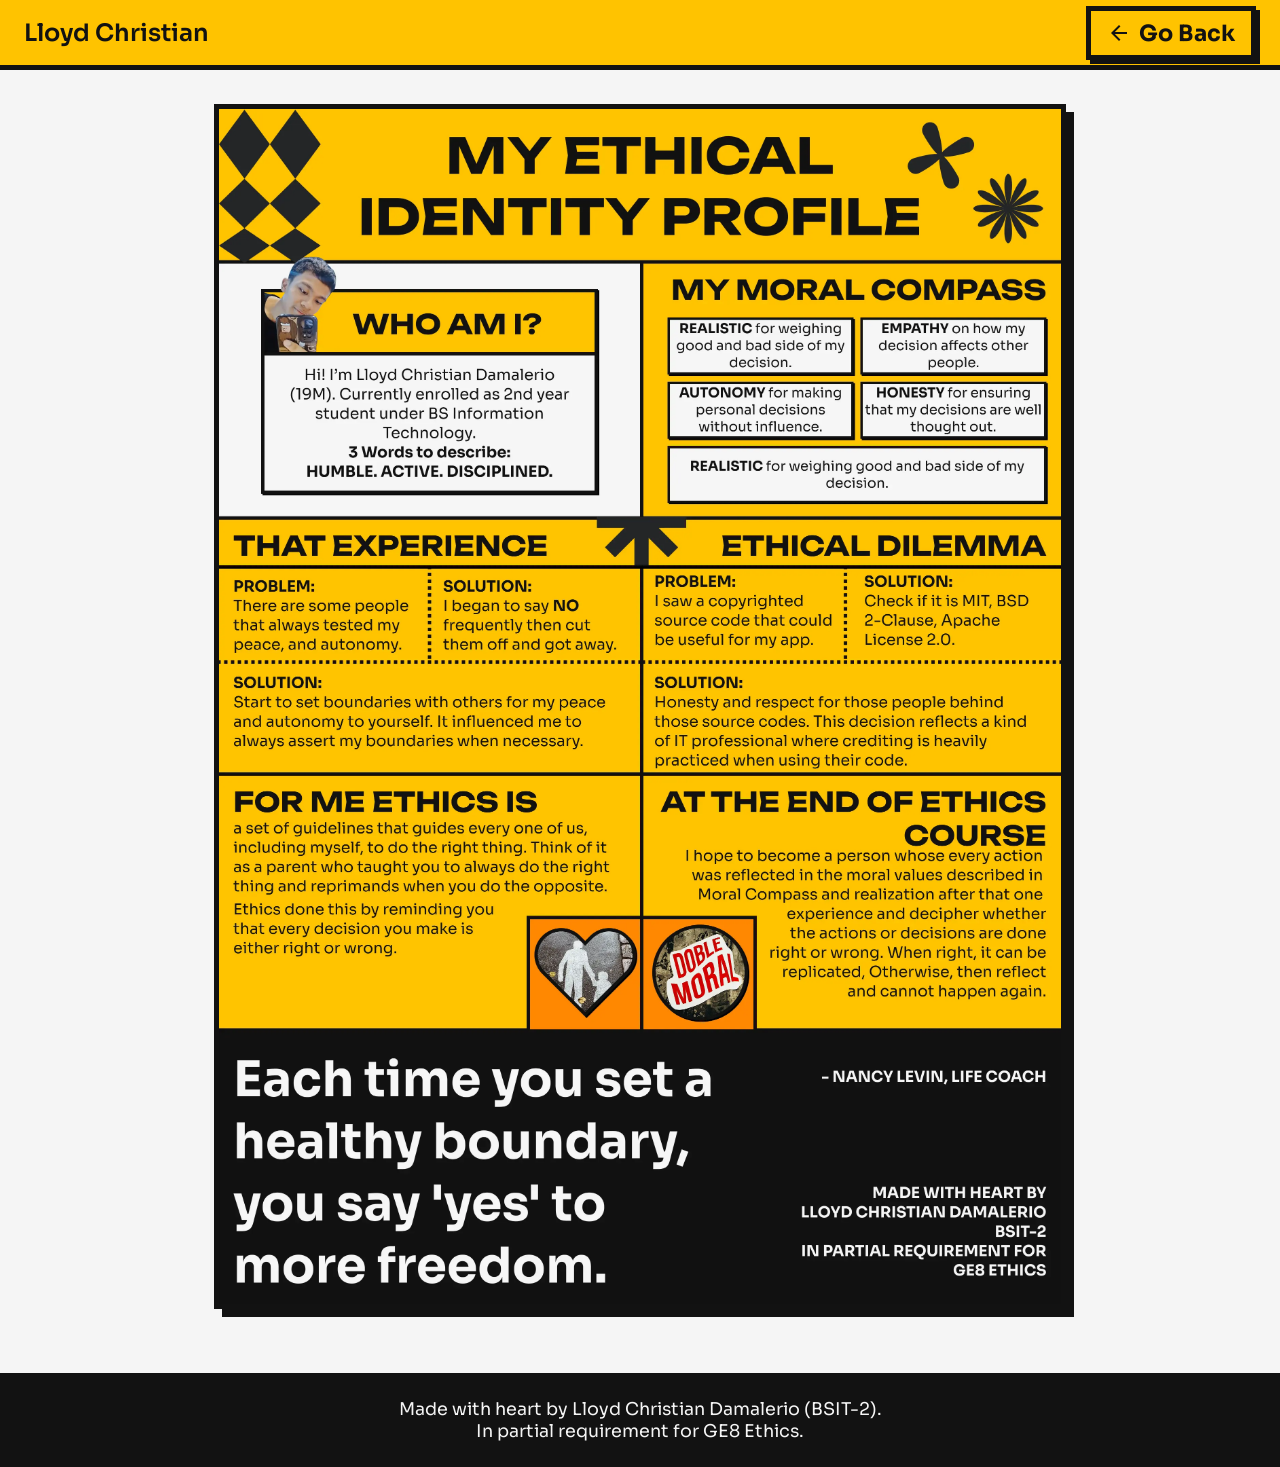
==== infographic.html @ 6dfbb614 "Flavicon fix (will be?)" ====
<!DOCTYPE html>
<html lang="en">

<head>
    <meta charset="UTF-8">
    <meta name="viewport" content="width=device-width, initial-scale=1.0">
    <title>Ethical Identity Profile (Infographic) | Lloyd Christian Damalerio</title>
    <meta name="robots" content="noindex"> <!-- DELETE LATER ONCE FINALIZED -->
    <meta name="description"
        content="Explore my ethical self reflecting in various section such as experiences, dilemma, moral compass and more. In partial requirement for the subject GE8 Ethics.">
    <meta property="og:title" content="Ethical Identity Profile | Lloyd Christian Damalerio">
    <meta property="og:description" content="Discover my ethical self, in partial requirement for GE8 ethics.">
    <meta property="og:type" content="website">
    <meta name="og:image" content="images/preview-thumbnail.png">
    <meta property="twitter:title" content="Ethical Identity Profile | Lloyd Christian Damalerio">
    <meta property="twitter:description" content="Discover my ethical self, in partial requirement for GE8 ethics.">
    <meta name="twitter:card" content="summary_large_image">
    <meta name="twitter:image" content="images/preview-thumbnail.png">
    <!-- <link rel="canonical" href="https://..."> FILL THIS ONE LATER ON-->
    <link rel="icon" type="image/png" href="images/favicon-16x16.png" sizes="16x16">
    <link rel="icon" type="image/png" href="images/favicon-32x32.png" sizes="32x32">
    <link rel="preconnect" href="https://fonts.googleapis.com">
    <link rel="preconnect" href="https://fonts.gstatic.com" crossorigin>
    <link
        href="https://fonts.googleapis.com/css2?family=Sora:wght@100..800&family=Unbounded:wght@200..900&family=Material+Symbols+Outlined:opsz,wght,FILL,GRAD@20..48,100..700,0..1,-50..200&display=swap"
        rel="stylesheet">
    <link rel="stylesheet" href="style-3.css">
    <style>
        .viewer-body {
            background-color: var(--background);
            margin: 0;
            padding: 0;
            display: flex;
            flex-direction: column;
            min-height: 100vh;
        }

        header,
        main,
        footer {
            width: 100%;
        }

        .navbar {
            display: flex;
            justify-content: space-between;
            align-items: center;
            width: 100%;
            box-sizing: border-box;
        }

        .back-btn {
            display: inline-flex;
            align-items: center;
            gap: 8px;
            padding: 8px 16px;
            background-color: var(--yellow);
            color: var(--black);
            font-weight: bold;
            text-decoration: none;
            font-family: 'Sora';
            border: 5px solid var(--black);
            box-shadow: 4px 4px 0px var(--black);
            transition: transform 0.1s ease;
        }

        .back-btn:active {
            transform: translate(4px, 4px);
            box-shadow: 0px 0px 0px var(--black);
        }

        main {
            width: 100%;
            margin-top: 80px;
        }

        .infographic-container {
            width: 100%;
            max-width: 900px;
            margin: 0 auto 40px auto;
            padding: 24px;
            box-sizing: border-box;
        }

        .infographic-container img {
            width: 100%;
            height: auto;
            display: block;
            border: 5px solid var(--black);
            box-shadow: 8px 8px 0px var(--black);
        }
    </style>
</head>

<body class="viewer-body">
    <header>
        <nav class="navbar">
            <div class="logo">Lloyd Christian</div>
            <a href="index.html#who-am-i" class="back-btn"><span class="material-symbols-outlined">arrow_back</span>Go
                Back</a>
        </nav>
    </header>

    <main>
        <div class="infographic-container">
            <img src="images/infographic-version.webp" alt="Detailed Infographic Display">
        </div>
    </main>

    <footer class="main-footer">
        <p>Made with heart by Lloyd Christian Damalerio (BSIT-2).<br>In partial requirement for GE8 Ethics.</p>
    </footer>

    <script src="script.js"></script>
</body>

</html>
---- style-3.css ----
:root {
    /* LIGHT MODE */
    --background: #f5f5f5;
    --yellow: #FFC300;
    --black: #121212;
    --orange: #FF8800;

    /* HEADING 1 */
    --heading-font: "Unbounded";
    --heading1-size: clamp(3rem, 5.5vw, 6rem);
    --heading2-size: clamp(2rem, 3.5vw + 1rem, 4rem);

    /* NORMAL TEXT */
    --text-font: "Sora";
    --text-weight: 500;
    --text-size: clamp(1.125rem, 0.5vw + 1rem, 1.625rem);


    --inline-padding: clamp(1rem, 4vw, 5rem);
    --max-content-width: 1200px;
    --box-shadow: 4px 4px 0 0 var(--black);
}

/* === DEFAULT STYLES === */
* {
    margin: 0;
    padding: 0;
    box-sizing: border-box;
}

body {
    font-family: var(--text-font), sans-serif;
    color: var(--black);
    font-optical-sizing: auto;
    font-weight: var(--text-weight);
    font-style: normal;
    font-size: var(--text-size);
}

a {
    color: inherit;
    text-decoration: none;
}

h2 {
    font-family: var(--heading-font), sans-serif;
    font-weight: 700;
    font-size: var(--heading2-size);
    margin: 10px 0px;
}

/* === REUSABLE COMPONENTS === */
.action-btn {
    display: inline-flex;
    align-items: center;
    gap: 8px;
    font-weight: 700;
    font-size: 1.1rem;
    padding: 14px 28px;
    border: 4px solid var(--black);
    cursor: pointer;
    transition: transform 0.1s ease, box-shadow 0.1s ease;
}

.btn-yellow {
    background-color: var(--yellow);
    box-shadow: var(--box-shadow);
}

.btn-white {
    background-color: var(--background);
    box-shadow: var(--box-shadow);
}

.action-btn:hover {
    transform: translate(-2px, -2px);
    box-shadow: 6px 6px 0px 0px var(--black);
}

.action-btn:active {
    transform: translate(2px, 2px);
    box-shadow: 2px 2px 0px 0px var(--black);
}

/* === GLOBAL LAYOUTS === */
.section-wrapper {
    width: 100%;
    border-bottom: 5px solid black;
}

.content-container {
    width: 100%;
    max-width: 1200px;
    margin: 0 auto;
    padding: 0px 24px;
}

.gridline-background {
    background-image: 
        linear-gradient(to right, rgba(18, 18, 18, 0.18) 1px, transparent 1px),
        linear-gradient(to bottom, rgba(18, 18, 18, 0.18) 1px, transparent 1px);
    background-size: 40px 40px;
    background-position: calc(50% - 0.5px) top; 
}

.full-viewport-section {
    width: 100%;
    min-height: 100svh;
    display: flex;
    flex-direction: column;
    justify-content: center;
    align-items: center;
}

#conclusion .mondrian-border-wrapper {
    width: 100%;
}

#conclusion .footer-actions {
    padding: 30px 24px; 
}

/* === NAVIGATION BAR === */
.navbar {
    position: fixed;
    top: 0;
    left: 0;
    width: 100%;
    height: 70px;
    background-color: var(--yellow);
    border-bottom: 5px solid var(--black);
    display: flex;
    justify-content: space-between;
    align-items: center;
    padding: 0 24px;
    z-index: 100;
    transition: transform 0.3s ease;
}

.navbar.hidden {
    transform: translateY(-100%);
}

.logo {
    font-size: 24px;
    font-weight: 600;
}

.menu-toggle {
    background: none;
    border: none;
    cursor: pointer;
    position: relative;
    width: 40px;
    height: 40px;
    display: flex;
    align-items: center;
    justify-content: center;
    z-index: 101;
}

.menu-toggle .material-symbols-outlined {
    position: absolute;
    font-size: 32px;
    transition: transform 0.4s cubic-bezier(0.4, 0, 0.2, 1), opacity 0.3s ease;
}

.menu-toggle .menu-icon {
    opacity: 1;
    transform: rotate(0deg);
}

.menu-toggle .close-icon {
    opacity: 0;
    transform: rotate(-180deg);
}

.menu-toggle.active .menu-icon {
    opacity: 0;
    transform: rotate(180deg);
}

.menu-toggle.active .close-icon {
    opacity: 1;
    transform: rotate(0deg);
}

.menu-links {
    position: fixed;
    top: 70px;
    left: 0;
    width: 100%;
    height: calc(100dvh - 70px);
    background-color: var(--black);
    display: flex;
    flex-direction: column;
    justify-content: center;
    align-items: center;
    gap: 24px;
    opacity: 0;
    pointer-events: none;
    transition: opacity 0.3s ease;
    z-index: 99;
}

.menu-links a {
    font-size: 28px;
    text-decoration: none;
    color: var(--background);
    transition: color 0.2s;
    text-align: center;
    width: 100%;
    padding: 0 24px;
}

.menu-links a:hover {
    color: var(--yellow);
}

.menu-links.active {
    opacity: 1;
    pointer-events: auto;
}

/* === SECTION 0: TITLE === */
#section-title {
    min-height: calc(100vh - 75px); 
    display: flex;
    align-items: center;
    text-align: center;
    background-color: var(--yellow);
}

.title-header {
    font-family: var(--heading-font), sans-serif;
    font-weight: 700;
    font-size: var(--heading1-size);
    padding: 2rem;
}

.title-subheader {
    padding: 0.5rem;
}

.arrow-container {
    display: flex;
    justify-content: center;
    align-items: center;
    width: 100%;
    margin-top: 3rem;
}

.arrow {
    display: inline-block;
}

.arrow span {
    display: block;
    font-size: 2rem; 
    animation: animate 2s infinite;
}

@keyframes animate {
    0% {
        opacity: 0;
        transform: translateY(-15px);
    }
    50% {
        opacity: 1;
    }
    100% {
        opacity: 0;
        transform: translateY(15px);
    }
}

/* === SECTION 1: WHO I AM? CARD === */
.card-container {
    background-color: var(--yellow);
    border: 5px solid var(--black);
    box-shadow: var(--box-shadow);
    padding: 30px 24px; 
    display: flex;
    flex-direction: column;
    justify-content: space-between;
    min-height: auto;
    height: auto;
}

.card {
    height: 80vh; 
    width: 100%;
    max-width: 900px;
    margin: 0 auto;
    transition: transform 0.6s cubic-bezier(0.4, 0, 0.2, 1);
    transform-style: preserve-3d;
    cursor: pointer;
    position: relative; 
    box-shadow: var(--box-shadow);
    border: 5px solid var(--black);
}

.card.is-flipped {
    transform: rotateY(-180deg);
}

#who-am-i .content-container {
    perspective: 1000px;
    background-color: var(--background);
}

.card-front, 
.card-back {
    height: 100%;
    width: 100%;
    position: absolute;
    top: 0;
    left: 0;
    backface-visibility: hidden;
    overflow: hidden;
    display: grid;
    grid-template-rows: 80px 1fr 80px;
    transform-style: preserve-3d;
    z-index: 2;
}

.card-header {
    border-bottom: 5px solid var(--black);
    display: flex;
    align-items: center;
    padding: 0 24px;
}

.card-header h2 {
    font-size: clamp(2rem, 4vw, 3rem);
    margin: 0;
}

.card-body {
    position: relative;
    overflow: hidden;
}

.card-footer {
    border-top: 5px solid var(--black);
    display: grid;
    grid-template-columns: 1fr 80px;
    align-items: center;
}

.card-footer p {
    padding-left: 24px;
    margin: 0;
}

.status-box {
    border-left: 5px solid var(--black);
    height: 100%;
    display: flex;
    align-items: center;
    justify-content: center;
    padding: 16px;
}

.footer-symbol {
    width: 100%;
    height: 100%;
    max-width: 40px;
    max-height: 40px;
    object-fit: contain;
    display: block;
}

.card-front {
    background: var(--yellow);
}

.front-bg {
    background-image: url('images/who-i-am-shilouette.webp');
    background-position: center;
    background-size: cover;
}

.card-back {
    background-color: var(--background);
    transform: rotateY(180deg);
}

.back-content {
    display: grid;
    grid-template-columns: 1.2fr 0.8fr;
    padding: 24px 0 0 24px;
    height: 100%;
    position: relative;
}

.text-side {
    display: flex;
    flex-direction: column;
    gap: 16px;
    justify-content: center;
    padding-bottom: 24px;
    z-index: 5;
}

.image-side {
    position: relative;
    height: 100%;
    width: 100%;
    display: flex;
    align-items: flex-end;
    justify-content: flex-end;
    overflow: hidden;
}

.image-side img {
    max-width: 100%;
    max-height: 100%;
    object-fit: contain;
    display: block;
}

/* === SECTION 2: MY MORAL COMPASS: THE VERTICAL SCROLL CARDS === */
#moral-compass {
    background-color: var(--background);
    padding: 60px 0;
}

.showcase-scroll-track {
    display: flex;
    gap: 32px;
    overflow-x: auto;
    padding: 10px 16px 24px 16px; 
    margin-bottom: 0px;
    scroll-snap-type: x mandatory;
    -webkit-overflow-scrolling: touch;
}

.showcase-scroll-track::-webkit-scrollbar {
    height: 24px;
    display: block;
}

.showcase-scroll-track::-webkit-scrollbar-track {
    border: 5px solid var(--black);
}

.showcase-scroll-track::-webkit-scrollbar-thumb {
    background: var(--yellow);
    border: 3px solid var(--black);
    cursor: grab;
}

.showcase-scroll-track::-webkit-scrollbar-thumb:hover {
    background: var(--orange);
}

.showcase-controls {
    display: flex;
    justify-content: center;
    gap: 16px;
    margin-top: 24px;
}

.showcase-card {
    flex: 0 0 300px;
    scroll-snap-align: start;
    border: 5px solid var(--black);
    box-shadow: var(--box-shadow);
    padding: 30px 24px;
    display: flex;
    flex-direction: column;
    align-items: flex-start;
    gap: 20px;
}

.showcase-card:nth-child(odd) {
    background-color: var(--yellow);
}

.showcase-card:nth-child(even) {
    background-color: var(--orange);
}

.showcase-symbol-wrapper {
    width: 64px;
    height: 64px;
    display: flex;
    align-items: center;
    justify-content: center;
}

.showcase-symbol-wrapper img,
.showcase-symbol-wrapper svg {
    width: 100%;
    height: 100%;
    object-fit: contain;
}

.showcase-placeholder-symbol {
    font-size: 2.5rem;
    line-height: 1;
}

.showcase-content h3 {
    font-family: var(--heading-font), sans-serif;
    font-size: 1.5rem;
    font-weight: 800;
    text-transform: uppercase;
    margin-bottom: 12px;
}

.showcase-content p {
    margin: 0;
    font-size: 1.1rem;
    line-height: 1.4;
}

/* === SECTION 3 (EXPERIENCE) & 4 (DILEMMA): THE MAGIC BLACK BAR === */
.magic-container {
    width: 100%;
    background-color: var(--background);
    border-bottom: 5px solid var(--black);
}

.magic-scroll-runway {
    height: 350vh;
    position: relative;
}

.magic-sticky-viewport {
    position: sticky;
    top: 70px;
    height: calc(100vh - 70px);
    width: 100%;
    overflow: hidden;
    display: flex;
    flex-direction: column;
    align-items: center;
    justify-content: center;
    transition: top 0.3s ease, height 0.3s ease;
}

body.nav-hidden .magic-sticky-viewport {
    top: 0;
    height: 100vh;
}

.magic-sticky-viewport .slider-title {
    position: absolute;
    top: 0;
    left: 0;
    width: 100%;
    margin: 0;
    padding-top: 16px;
    padding-bottom: 16px;
    background-color: var(--background); 
    border-bottom: 4px solid var(--black); 
    text-align: center;
    z-index: 60; 
}

.magic-layer {
    position: absolute;
    top: 0;
    left: 0;
    width: 100%;
    height: 100%;
    display: flex;
    align-items: center;
    justify-content: flex-start;
    flex-direction: column;
    padding-top: 140px;
    padding-left: 24px;
    padding-right: 24px;
    padding-bottom: 40px;
    background-color: var(--background); 
}

.layer-problem { z-index: 1; }
.layer-solution { z-index: 2; clip-path: polygon(0 100%, 100% 100%, 100% 100%, 0 100%); }
.layer-lesson   { z-index: 3; clip-path: polygon(0 100%, 100% 100%, 100% 100%, 0 100%); }

.magic-card-content {
    display: flex;
    flex-direction: column;
    align-items: center;
    text-align: center;
    gap: 20px;
    width: 100%;
    max-width: 650px;
}

.magic-img {
    width: 100%;
    max-width: 400px;
    height: 200px;
    display: block;
    flex-shrink: 0;
}

.magic-text-wrapper h3 {
    font-family: var(--heading-font), sans-serif;
    font-size: 1.8rem;
    margin-top: 0;
    margin-bottom: 12px;
    height: 35px;
    display: flex;
    align-items: center;
    justify-content: center;
}

.magic-text-wrapper p {
    margin: 0;
    line-height: 1.6;
}

.magic-sweep-line {
    position: absolute;
    left: 0;
    top: 100%;
    width: 100%;
    height: 8px; 
    background-color: var(--black);
    z-index: 50;
    transform: translateY(-50%);
    pointer-events: none;
}

.magic-sweep-line .guide-text {
    font-size: 0.75rem;
    font-weight: 800;
    background-color: var(--black);
    color: var(--background);
    padding: 6px 12px;
    position: absolute;
    right: 40px;
    top: 14px;
    letter-spacing: 1px;
    white-space: nowrap;
}

/* SECTION 5 (FOR ME) & 6 (AT THE END): THE SPLIT CONTAINER */
.modular-split-section {
    width: 100%;
    background-color: var(--background);
    padding: 0;
}

.modular-split-grid {
    display: flex;
    flex-direction: column;
    width: 100%;
}

.modular-content-col {
    background-color: var(--background);
    padding: 45px 25px;
    display: flex;
    flex-direction: column;
    justify-content: center;
    border-bottom: 5px solid var(--black);
}

.modular-content-col.line-right {
    border-right: 5px solid var(--black);
    border-bottom: none;
}

.modular-split-title {
    font-family: var(--heading-font), sans-serif;
    font-weight: 800;
    font-size: clamp(2.5rem, 6vw, 4rem);
    line-height: 1.05;
    letter-spacing: -1px;
    margin: 0 0 20px 0;
}

.modular-split-p {
    margin: 0;
    font-weight: 500;
    font-size: clamp(1.1rem, 2vw, 1.3rem);
    line-height: 1.6;
}

.modular-visual-col {
    display: flex;
    align-items: center;
    justify-content: center;
    padding: 50px 20px;
}

.neobrutalist-shape-shadow {
    position: relative;
    width: 100%;
    max-width: 380px;
    aspect-ratio: 1 / 1;
    background-color: transparent;
    filter: drop-shadow(8px 8px 0px var(--black));
}

.neobrutalist-shape-item {
    position: absolute;
    top: 0;
    left: 0;
    width: 100%;
    height: 100%;
    background-color: var(--black); 
    padding: 5px; 
}

.neobrutalist-shape-item img {
    width: 100%;
    height: 100%;
    object-fit: cover;
    display: block;
    
    mask-image: inherit;
    -webkit-mask-image: inherit;
}

/* SECTION 7: QUOTE CARD */
.quote-card {
    padding: 40px 30px;
    text-align: center;
    background-color: var(--background);
    width: 100%;
}

.quote-card blockquote {
    margin: 0;
    padding: 0;
}

.quote-text {
    font-weight: 700;
    font-size: clamp(3rem, 5.5vw, 6rem);
    line-height: 1.15;
    margin-top: 0;
    margin-bottom: 25px;
    letter-spacing: -1px; 
}

.quote-author {
    font-weight: 700;
    font-size: clamp(1.1rem, 2vw, 1.5rem);
    text-transform: uppercase;
    letter-spacing: 1px;
    margin: 0;
}

.quote-author cite {
    font-weight: 400;
    opacity: 0.7;
}

/* THE CONCLUSION */
.footer-grid-section {
    background-color: var(--background);
    padding: 0;
    width: 100%;
}

.mondrian-border-wrapper {
    width: 100%;
    border-bottom: 5px solid var(--black);
    background-color: var(--background);
}

.mondrian-container {
    display: grid;
    width: 100%;
    grid-template-columns: 1.2fr 0.5fr 1.6fr 0.8fr;
    grid-template-rows: repeat(3, auto);
}

.mondrian-block {
    min-height: 140px;
    display: flex;
    align-items: center;
    font-weight: 800;
}

.text-center {
    justify-content: center;
    text-align: center;
}

.mondrian-container .text-block,
.mondrian-container .text-block-wide {
    font-size: clamp(2.2rem, 6vw, 4.5rem);
    padding: 25px 30px;
    line-height: 1;
}

.fill-orange  { background-color: var(--orange); }
.fill-yellow  { background-color: var(--yellow); }
.fill-dark    { background-color: var(--black); }
.fill-light   { background-color: var(--background); }

.mondrian-container .text-block {
    background-color: var(--background) !important;
    color: var(--black) !important;
    text-align: left;
}
    
.mondrian-container .text-block-wide {
    background-color: var(--background) !important;
    color: var(--black) !important;
    grid-column: span 2;
    text-align: left;
}

.line-right  { border-right: 5px solid var(--black); }
.line-bottom { border-bottom: 5px solid var(--black); }

.footer-actions {
    display: flex;
    flex-direction: column;
    align-items: center;
    justify-content: center;
    gap: 20px;
    padding: 60px 24px;
}

.credits-container {
    display: grid;
    grid-template-columns: auto 1fr;
    align-items: center;
    width: 100%;
    border-top: 5px solid var(--black);
    background-color: var(--background);
    overflow: hidden;
}

.stationary-label {
    background-color: var(--orange);
    padding: 15px 25px;
    font-weight: 800;
    text-transform: uppercase;
    border-right: 5px solid var(--black);
    white-space: nowrap;
    z-index: 2;
    height: 100%;
    display: flex;
    align-items: center;
}

.marquee-viewport {
    display: flex;
    align-items: center;
    padding: 15px 20px;
    overflow: hidden;
    min-height: 60px;
}

.credit-fade-text {
    font-size: clamp(1rem, 1.8vw, 1.3rem);
    font-weight: 600;
    line-height: 1.3;
    transition: opacity 0.4s ease-in-out, transform 0.4s ease-in-out;
    opacity: 1;
    transform: translateY(0);
}

.credit-fade-text.fade-hidden {
    opacity: 0;
    transform: translateY(4px);
}

.neobrutalist-image-wrapper {
    position: relative;
    width: 100%;
    aspect-ratio: 1 / 1;
}

.neobrutalist-img {
    width: 100%;
    height: 100%;
    object-fit: cover;
    display: block;
    transition: transform 0.2s ease;
}

/* FOOTER */
.main-footer {
    background-color: var(--black);
    color: var(--background);
    text-align: center;
    padding: 25px 24px;
    width: 100%;
}

.main-footer p {
    margin: 0;
    color: var(--background);
    font-size: clamp(0.9rem, 2vw, 1.1rem);
    font-weight: 400;
}

/* SCROLL BAR DESIGN (DESKTOPS) */

html::-webkit-scrollbar {
    width: 20px;
}

html::-webkit-scrollbar-track {
    background-color: var(--background);
    border-left: 5px solid var(--black);
}

html::-webkit-scrollbar-thumb {
    background-color: var(--yellow);
    border-top: 5px solid var(--black);
    border-bottom: 5px solid var(--black);
    border-left: 5px solid var(--black);
}

html::-webkit-scrollbar-thumb:hover {
    background-color: var(--orange);
}

/* MEDIA QUERIES */
@media (max-width: 768px) {
    /* CREDITS */
    .modular-content-col.line-right {
        border-right: none;
        border-bottom: 5px solid var(--black);
        padding-bottom: 30px; 
    }

    .mondrian-container .hide-mobile {
        display: none;
    }

    .mondrian-container {
        display: flex;
        flex-direction: column;
        width: 100%;
    }

    .mondrian-block.text-block,
    .mondrian-block.text-block-wide {
        width: 100%;
        min-height: 110px;
        display: flex;
        align-items: center;
        justify-content: center !important;
        text-align: center;
        padding: 24px;
        font-size: clamp(2rem, 6vw, 3rem);
        line-height: 1.1;
        border-right: none;
        border-bottom: 5px solid var(--black);
    }

    .mondrian-container div:nth-child(1) {
        background-color: var(--orange) !important;
    }

    .mondrian-container div:nth-child(7) {
        background-color: var(--black) !important;
        color: var(--background) !important;
    }

    .mondrian-container .text-block-wide {
        background-color: var(--yellow) !important;
        border-bottom: none;
    }

    .credits-container {
        grid-template-columns: 1fr;
    }
    
    .stationary-label {
        border-right: none;
        border-bottom: 5px solid var(--black);
        justify-content: center;
        padding: 10px 20px;
    }

    .marquee-viewport {
        justify-content: center;
        text-align: center;
        padding: 15px 12px;
        min-height: 70px;
    }
}

@media (min-width: 768px) {
    /* SECTION 5 (FOR ME) & 6 (AT THE END) */
    .modular-split-grid {
        display: grid;
        grid-template-columns: 1fr 1fr;
        width: 100%;
    }

    .modular-content-col {
        border-bottom: none;
        padding: 60px 40px 60px 24px;
        display: flex;
        flex-direction: column;
        justify-content: center;
        align-items: flex-end;
        min-width: 0;
    }

    .modular-content-col > * {
        width: 100%;
        max-width: 576px;
    }

    .modular-visual-col {
        padding: 60px 24px 60px 40px;
        display: flex;
        align-items: center;
        justify-content: flex-start;
        min-width: 0;
    }

    .modular-visual-col > * {
        width: 100%;
        max-width: 576px;
    }
}

@media (prefers-reduced-motion: reduce) {
    * {
        animation: none !important;
        transition: none !important;
        scroll-behavior: auto;
    }
}
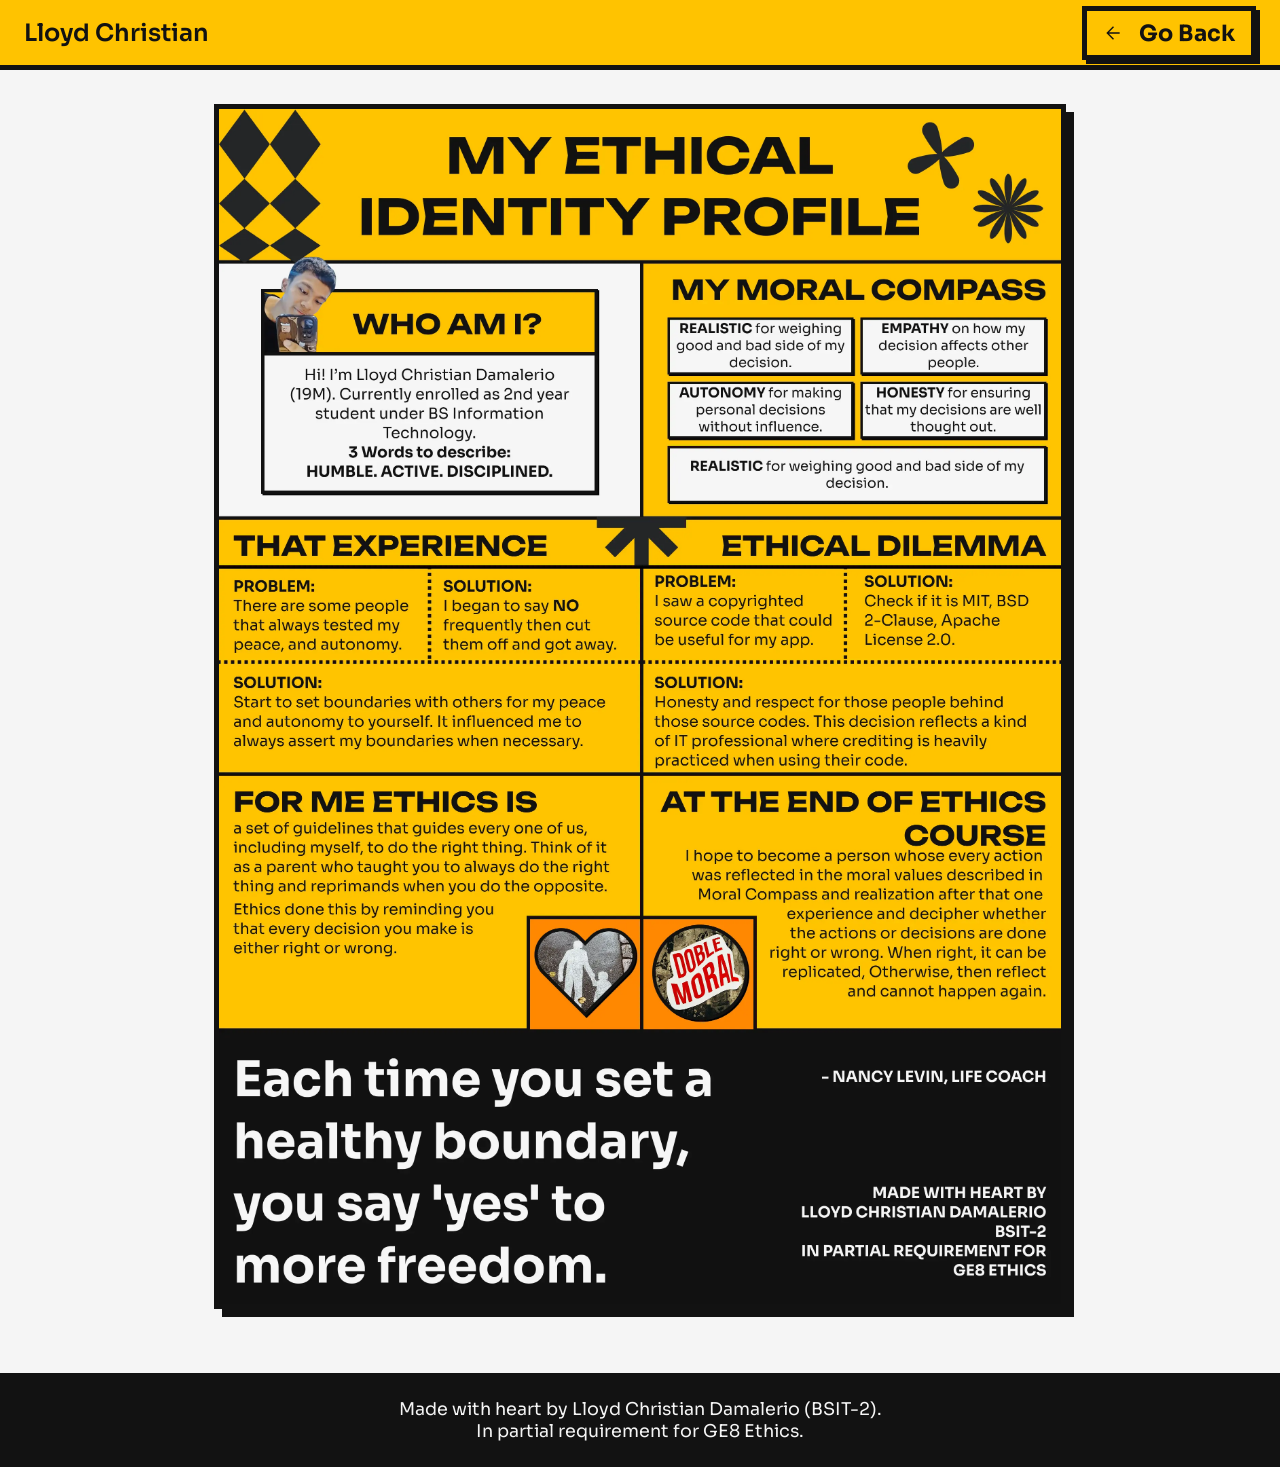
==== commit 2e2d0620: "Some changes for performance improvements (maybe)." ====
--- a/infographic.html
+++ b/infographic.html
@@ -17,12 +17,11 @@
     <meta name="twitter:card" content="summary_large_image">
     <meta name="twitter:image" content="images/preview-thumbnail.png">
     <!-- <link rel="canonical" href="https://..."> FILL THIS ONE LATER ON-->
-    <link rel="icon" type="image/png" href="images/favicon-16x16.png" sizes="16x16">
-    <link rel="icon" type="image/png" href="images/favicon-32x32.png" sizes="32x32">
+    <link rel="icon" type="image/png" href="favicon-16x16.png?v=2" sizes="16x16">
+    <link rel="icon" type="image/png" href="favicon-32x32.png?v=2" sizes="32x32">
     <link rel="preconnect" href="https://fonts.googleapis.com">
     <link rel="preconnect" href="https://fonts.gstatic.com" crossorigin>
-    <link
-        href="https://fonts.googleapis.com/css2?family=Sora:wght@100..800&family=Unbounded:wght@200..900&family=Material+Symbols+Outlined:opsz,wght,FILL,GRAD@20..48,100..700,0..1,-50..200&display=swap"
+    <link href="https://fonts.googleapis.com/css2?family=Sora:wght@100..800&family=Unbounded:wght@200..900&display=swap"
         rel="stylesheet">
     <link rel="stylesheet" href="style-3.css">
     <style>
@@ -96,8 +95,13 @@
     <header>
         <nav class="navbar">
             <div class="logo">Lloyd Christian</div>
-            <a href="index.html#who-am-i" class="back-btn"><span class="material-symbols-outlined">arrow_back</span>Go
-                Back</a>
+            <!-- <a href="index.html#who-am-i" class="back-btn"><span class="material-symbols-outlined">arrow_back</span>Go
+                Back</a> -->
+            <a href="index.html#who-am-i" class="back-btn">
+                <img src="images/design-asset-arrow-back.svg" alt="" width="20" height="20"
+                    style="display: inline-block; vertical-align: middle; margin-right: 8px;">
+                Go Back
+            </a>
         </nav>
     </header>
 
--- a/style-3.css
+++ b/style-3.css
@@ -159,9 +159,10 @@
     z-index: 101;
 }
 
-.menu-toggle .material-symbols-outlined {
+.menu-toggle img {
     position: absolute;
-    font-size: 32px;
+    width: 32px;
+    height: 32px;
     transition: transform 0.4s cubic-bezier(0.4, 0, 0.2, 1), opacity 0.3s ease;
 }
 
@@ -224,7 +225,8 @@
 
 /* === SECTION 0: TITLE === */
 #section-title {
-    min-height: calc(100vh - 75px); 
+    min-height: calc(100vh - 75px);
+    padding-top: 70px;
     display: flex;
     align-items: center;
     text-align: center;
@@ -254,9 +256,10 @@
     display: inline-block;
 }
 
-.arrow span {
+.arrow img {
     display: block;
-    font-size: 2rem; 
+    width: 32px;
+    height: 32px;
     animation: animate 2s infinite;
 }
 
@@ -376,9 +379,17 @@
 }
 
 .front-bg {
-    background-image: url('images/who-i-am-shilouette.webp');
-    background-position: center;
-    background-size: cover;
+    height: 100%;
+    width: 100%;
+    overflow: hidden;
+}
+
+.front-silhouette-img {
+    width: 100%;
+    height: 100%;
+    object-fit: cover;
+    object-position: center;
+    display: block;
 }
 
 .card-back {
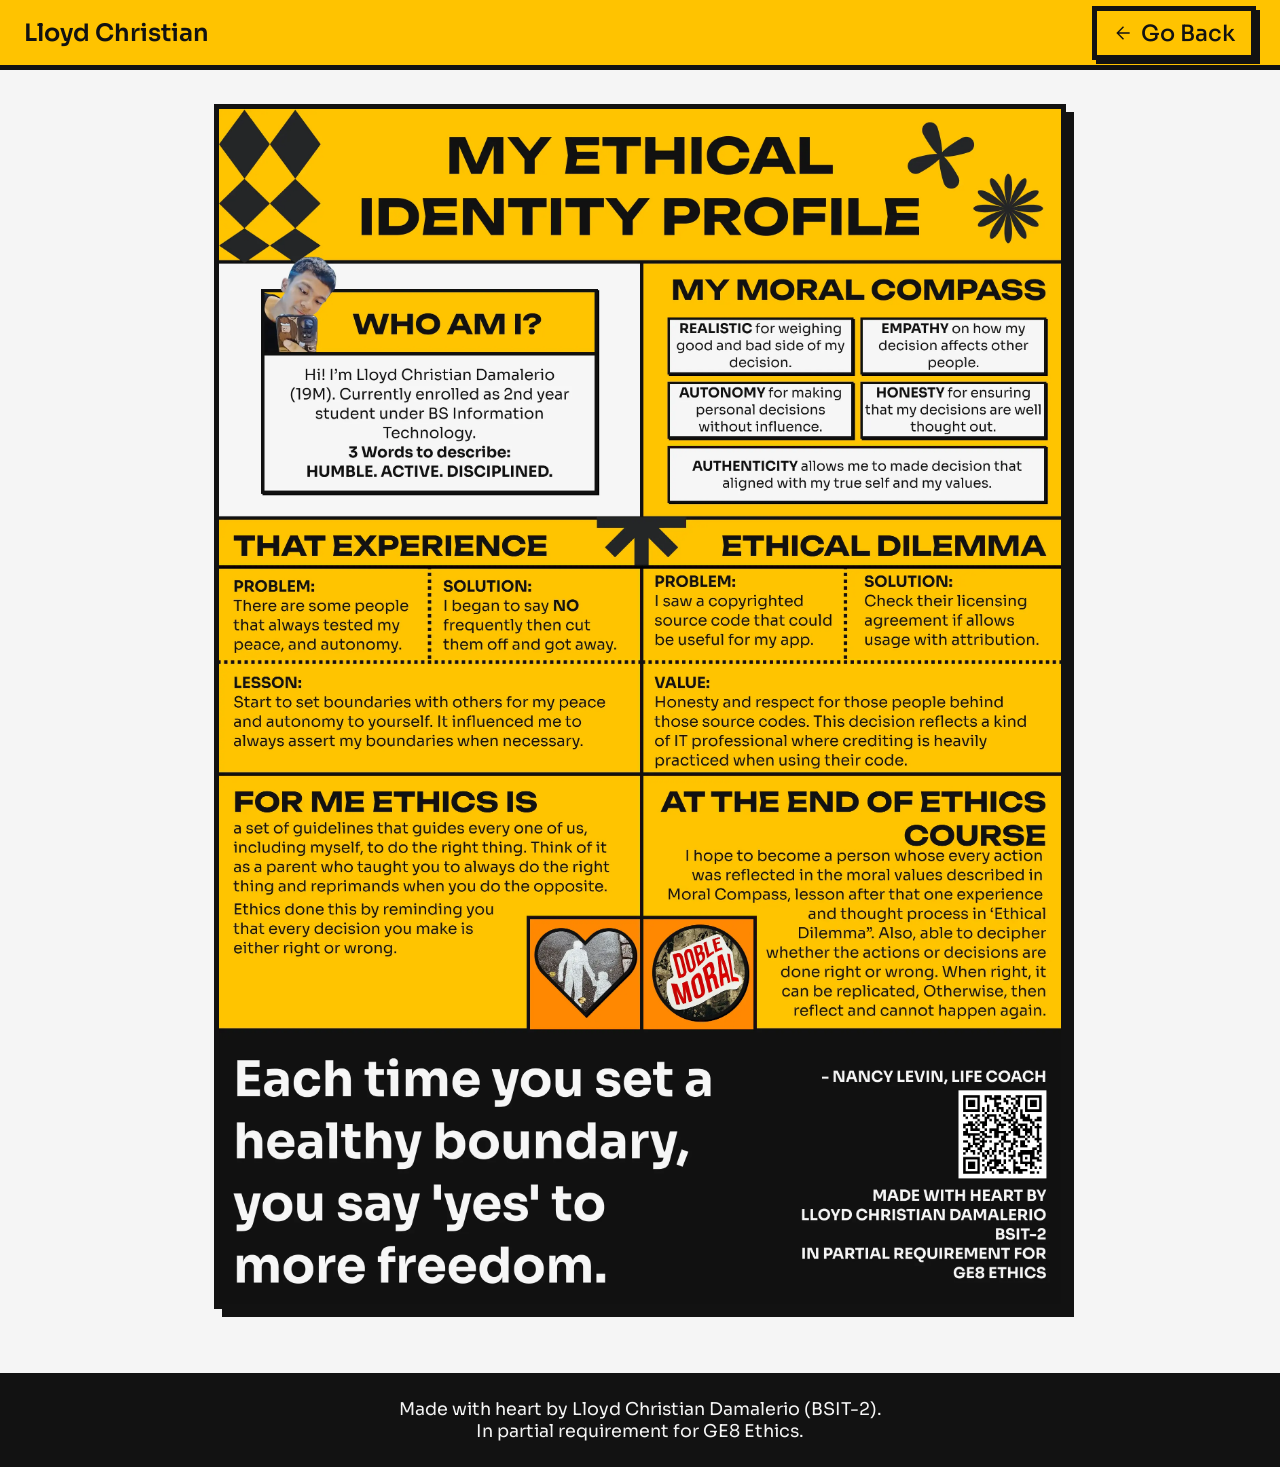
==== commit 0da928c0: "Design, content, and infographic changes." ====
--- a/infographic.html
+++ b/infographic.html
@@ -17,8 +17,10 @@
     <meta name="twitter:card" content="summary_large_image">
     <meta name="twitter:image" content="images/preview-thumbnail.png">
     <!-- <link rel="canonical" href="https://..."> FILL THIS ONE LATER ON-->
-    <link rel="icon" type="image/png" href="favicon-16x16.png?v=2" sizes="16x16">
-    <link rel="icon" type="image/png" href="favicon-32x32.png?v=2" sizes="32x32">
+    <link rel="icon" type="image/x-icon" href="images/favicon-16x16.ico" sizes="16x16">
+    <link rel="icon" type="image/x-icon" href="images/favicon-32x32.ico" sizes="32x32">
+    <link rel="preconnect" href="https://fonts.googleapis.com">
+    <link rel="preconnect" href="https://fonts.gstatic.com" crossorigin>
     <link rel="preconnect" href="https://fonts.googleapis.com">
     <link rel="preconnect" href="https://fonts.gstatic.com" crossorigin>
     <link href="https://fonts.googleapis.com/css2?family=Sora:wght@100..800&family=Unbounded:wght@200..900&display=swap"
@@ -53,11 +55,7 @@
             align-items: center;
             gap: 8px;
             padding: 8px 16px;
-            background-color: var(--yellow);
-            color: var(--black);
-            font-weight: bold;
             text-decoration: none;
-            font-family: 'Sora';
             border: 5px solid var(--black);
             box-shadow: 4px 4px 0px var(--black);
             transition: transform 0.1s ease;
@@ -65,6 +63,7 @@
 
         .back-btn:active {
             transform: translate(4px, 4px);
+            background-color: var(--orange);
             box-shadow: 0px 0px 0px var(--black);
         }
 
@@ -93,13 +92,10 @@
 
 <body class="viewer-body">
     <header>
-        <nav class="navbar">
+        <nav class="navbar" aria-label="Primary navigation">
             <div class="logo">Lloyd Christian</div>
-            <!-- <a href="index.html#who-am-i" class="back-btn"><span class="material-symbols-outlined">arrow_back</span>Go
-                Back</a> -->
             <a href="index.html#who-am-i" class="back-btn">
-                <img src="images/design-asset-arrow-back.svg" alt="" width="20" height="20"
-                    style="display: inline-block; vertical-align: middle; margin-right: 8px;">
+                <img src="images/design-asset-arrow-back.svg" alt="" width="20" height="20">
                 Go Back
             </a>
         </nav>
@@ -107,7 +103,7 @@
 
     <main>
         <div class="infographic-container">
-            <img src="images/infographic-version.webp" alt="Detailed Infographic Display">
+            <img src="images/ge8-ethical-identity-profile-infographic.webp" alt="Detailed Infographic Display">
         </div>
     </main>
 
@@ -115,7 +111,7 @@
         <p>Made with heart by Lloyd Christian Damalerio (BSIT-2).<br>In partial requirement for GE8 Ethics.</p>
     </footer>
 
-    <script src="script.js"></script>
+    <script src="script.js" defer></script>
 </body>
 
 </html>
--- a/style-3.css
+++ b/style-3.css
@@ -14,7 +14,6 @@
     --text-font: "Sora";
     --text-weight: 500;
     --text-size: clamp(1.125rem, 0.5vw + 1rem, 1.625rem);
-
 
     --inline-padding: clamp(1rem, 4vw, 5rem);
     --max-content-width: 1200px;
@@ -79,6 +78,7 @@
 
 .action-btn:active {
     transform: translate(2px, 2px);
+    background-color: var(--orange);
     box-shadow: 2px 2px 0px 0px var(--black);
 }
 
@@ -120,9 +120,9 @@
     padding: 30px 24px; 
 }
 
-/* === NAVIGATION BAR === */
+/* === PRIMARY NAVBAR === */
 .navbar {
-    position: fixed;
+    position: absolute;
     top: 0;
     left: 0;
     width: 100%;
@@ -134,7 +134,6 @@
     align-items: center;
     padding: 0 24px;
     z-index: 100;
-    transition: transform 0.3s ease;
 }
 
 .navbar.hidden {
@@ -218,9 +217,74 @@
     color: var(--yellow);
 }
 
+.menu-links a:active {
+    color: var(--orange);
+}
+
 .menu-links.active {
     opacity: 1;
     pointer-events: auto;
+}
+
+/* === NEW CONTEXTUAL SUB-NAVBAR === */
+.subnav-container {
+    position: fixed;
+    top: 0;
+    left: 0;
+    width: 100%;
+    background-color: var(--background);
+    border-bottom: 5px solid var(--black);
+    z-index: 150;
+    padding: 12px 24px;
+    opacity: 0;
+    pointer-events: none;
+    transform: translateY(-100%);
+    transition: opacity 0.3s cubic-bezier(0.16, 1, 0.3, 1), 
+                transform 0.3s cubic-bezier(0.16, 1, 0.3, 1);
+}
+
+.subnav-container.active {
+    opacity: 1;
+    pointer-events: auto;
+    transform: translateY(0);
+}
+
+.subnav-wrap {
+    max-width: 1200px;
+    margin: 0 auto;
+    display: flex;
+    justify-content: space-between;
+    align-items: center;
+    gap: 16px;
+}
+
+.subnav-section-title {
+    font-size: 1rem;
+    font-weight: 900;
+    text-transform: uppercase;
+    letter-spacing: 0.5px;
+    color: var(--black);
+}
+
+.subnav-right {
+    display: flex;
+    align-items: center;
+    gap: 12px;
+}
+
+.subnav-progress-track {
+    width: 150px;
+    height: 8px;
+    background-color: var(--background);
+    border: 2px solid var(--black);
+    flex-shrink: 0;
+}
+
+.subnav-progress-fill {
+    height: 100%;
+    background-color: var(--orange);
+    width: 0%;
+    transition: width 0.2s cubic-bezier(0.16, 1, 0.3, 1), background-color 0.2s ease;
 }
 
 /* === SECTION 0: TITLE === */
@@ -250,10 +314,6 @@
     align-items: center;
     width: 100%;
     margin-top: 3rem;
-}
-
-.arrow {
-    display: inline-block;
 }
 
 .arrow img {
@@ -309,7 +369,6 @@
 
 #who-am-i .content-container {
     perspective: 1000px;
-    background-color: var(--background);
 }
 
 .card-front, 
@@ -421,7 +480,6 @@
     display: flex;
     align-items: flex-end;
     justify-content: flex-end;
-    overflow: hidden;
 }
 
 .image-side img {
@@ -429,9 +487,10 @@
     max-height: 100%;
     object-fit: contain;
     display: block;
-}
-
-/* === SECTION 2: MY MORAL COMPASS: THE VERTICAL SCROLL CARDS === */
+    transform-origin: bottom right;
+}
+
+/* === SECTION 2: MY MORAL COMPASS === */
 #moral-compass {
     background-color: var(--background);
     padding: 60px 0;
@@ -459,18 +518,10 @@
 .showcase-scroll-track::-webkit-scrollbar-thumb {
     background: var(--yellow);
     border: 3px solid var(--black);
-    cursor: grab;
 }
 
 .showcase-scroll-track::-webkit-scrollbar-thumb:hover {
     background: var(--orange);
-}
-
-.showcase-controls {
-    display: flex;
-    justify-content: center;
-    gap: 16px;
-    margin-top: 24px;
 }
 
 .showcase-card {
@@ -501,16 +552,10 @@
     justify-content: center;
 }
 
-.showcase-symbol-wrapper img,
-.showcase-symbol-wrapper svg {
+.showcase-symbol-wrapper img {
     width: 100%;
     height: 100%;
     object-fit: contain;
-}
-
-.showcase-placeholder-symbol {
-    font-size: 2.5rem;
-    line-height: 1;
 }
 
 .showcase-content h3 {
@@ -527,7 +572,7 @@
     line-height: 1.4;
 }
 
-/* === SECTION 3 (EXPERIENCE) & 4 (DILEMMA): THE MAGIC BLACK BAR === */
+/* === SECTIONS 3 & 4: SCROLL PEEL LAYERS === */
 .magic-container {
     width: 100%;
     background-color: var(--background);
@@ -541,34 +586,15 @@
 
 .magic-sticky-viewport {
     position: sticky;
-    top: 70px;
-    height: calc(100vh - 70px);
-    width: 100%;
-    overflow: hidden;
-    display: flex;
-    flex-direction: column;
-    align-items: center;
-    justify-content: center;
-    transition: top 0.3s ease, height 0.3s ease;
-}
-
-body.nav-hidden .magic-sticky-viewport {
     top: 0;
     height: 100vh;
-}
-
-.magic-sticky-viewport .slider-title {
-    position: absolute;
-    top: 0;
-    left: 0;
-    width: 100%;
-    margin: 0;
-    padding-top: 16px;
-    padding-bottom: 16px;
-    background-color: var(--background); 
-    border-bottom: 4px solid var(--black); 
-    text-align: center;
-    z-index: 60; 
+    width: 100%;
+    overflow: hidden;
+    display: flex;
+    flex-direction: column;
+    align-items: center;
+    justify-content: center;
+    padding-top: 60px;
 }
 
 .magic-layer {
@@ -579,18 +605,19 @@
     height: 100%;
     display: flex;
     align-items: center;
-    justify-content: flex-start;
+    justify-content: center;
     flex-direction: column;
-    padding-top: 140px;
-    padding-left: 24px;
-    padding-right: 24px;
-    padding-bottom: 40px;
+    padding: 40px 24px;
     background-color: var(--background); 
 }
 
 .layer-problem { z-index: 1; }
 .layer-solution { z-index: 2; clip-path: polygon(0 100%, 100% 100%, 100% 100%, 0 100%); }
-.layer-lesson   { z-index: 3; clip-path: polygon(0 100%, 100% 100%, 100% 100%, 0 100%); }
+.layer-lesson { z-index: 3; clip-path: polygon(0 100%, 100% 100%, 100% 100%, 0 100%); }
+
+#exp-layer-1, #dilemma-layer-1 {
+    background-color: var(--yellow);
+}
 
 .magic-card-content {
     display: flex;
@@ -603,11 +630,8 @@
 }
 
 .magic-img {
-    width: 100%;
-    max-width: 400px;
-    height: 200px;
-    display: block;
-    flex-shrink: 0;
+    width: 120px;
+    height: 120px;
 }
 
 .magic-text-wrapper h3 {
@@ -615,10 +639,6 @@
     font-size: 1.8rem;
     margin-top: 0;
     margin-bottom: 12px;
-    height: 35px;
-    display: flex;
-    align-items: center;
-    justify-content: center;
 }
 
 .magic-text-wrapper p {
@@ -651,7 +671,7 @@
     white-space: nowrap;
 }
 
-/* SECTION 5 (FOR ME) & 6 (AT THE END): THE SPLIT CONTAINER */
+/* === SECTIONS 5 & 6: MODULAR SPLITS === */
 .modular-split-section {
     width: 100%;
     background-color: var(--background);
@@ -701,46 +721,25 @@
     padding: 50px 20px;
 }
 
-.neobrutalist-shape-shadow {
+.neobrutalist-image-wrapper {
     position: relative;
     width: 100%;
-    max-width: 380px;
     aspect-ratio: 1 / 1;
-    background-color: transparent;
-    filter: drop-shadow(8px 8px 0px var(--black));
-}
-
-.neobrutalist-shape-item {
-    position: absolute;
-    top: 0;
-    left: 0;
-    width: 100%;
-    height: 100%;
-    background-color: var(--black); 
-    padding: 5px; 
-}
-
-.neobrutalist-shape-item img {
+}
+
+.neobrutalist-img {
     width: 100%;
     height: 100%;
     object-fit: cover;
     display: block;
-    
-    mask-image: inherit;
-    -webkit-mask-image: inherit;
-}
-
-/* SECTION 7: QUOTE CARD */
+}
+
+/* === SECTION 7: QUOTE === */
 .quote-card {
     padding: 40px 30px;
     text-align: center;
     background-color: var(--background);
     width: 100%;
-}
-
-.quote-card blockquote {
-    margin: 0;
-    padding: 0;
 }
 
 .quote-text {
@@ -760,12 +759,7 @@
     margin: 0;
 }
 
-.quote-author cite {
-    font-weight: 400;
-    opacity: 0.7;
-}
-
-/* THE CONCLUSION */
+/* === MONDRIAN THEMED FOOTER & CREDITS === */
 .footer-grid-section {
     background-color: var(--background);
     padding: 0;
@@ -879,21 +873,7 @@
     transform: translateY(4px);
 }
 
-.neobrutalist-image-wrapper {
-    position: relative;
-    width: 100%;
-    aspect-ratio: 1 / 1;
-}
-
-.neobrutalist-img {
-    width: 100%;
-    height: 100%;
-    object-fit: cover;
-    display: block;
-    transition: transform 0.2s ease;
-}
-
-/* FOOTER */
+/* === FOOTER === */
 .main-footer {
     background-color: var(--black);
     color: var(--background);
@@ -909,8 +889,7 @@
     font-weight: 400;
 }
 
-/* SCROLL BAR DESIGN (DESKTOPS) */
-
+/* === GLOBAL WEBKIT SCROLLBAR === */
 html::-webkit-scrollbar {
     width: 20px;
 }
@@ -931,9 +910,9 @@
     background-color: var(--orange);
 }
 
-/* MEDIA QUERIES */
+/* === RESPONSIVE BREAKPOINTS === */
+
 @media (max-width: 768px) {
-    /* CREDITS */
     .modular-content-col.line-right {
         border-right: none;
         border-bottom: 5px solid var(--black);
@@ -996,10 +975,21 @@
         padding: 15px 12px;
         min-height: 70px;
     }
+    
+    .subnav-container {
+        padding: 8px 16px;
+    }
+
+    .subnav-section-title {
+        font-size: 0.8rem;
+    }
+
+    .subnav-progress-track {
+        width: 150px;
+    }
 }
 
 @media (min-width: 768px) {
-    /* SECTION 5 (FOR ME) & 6 (AT THE END) */
     .modular-split-grid {
         display: grid;
         grid-template-columns: 1fr 1fr;
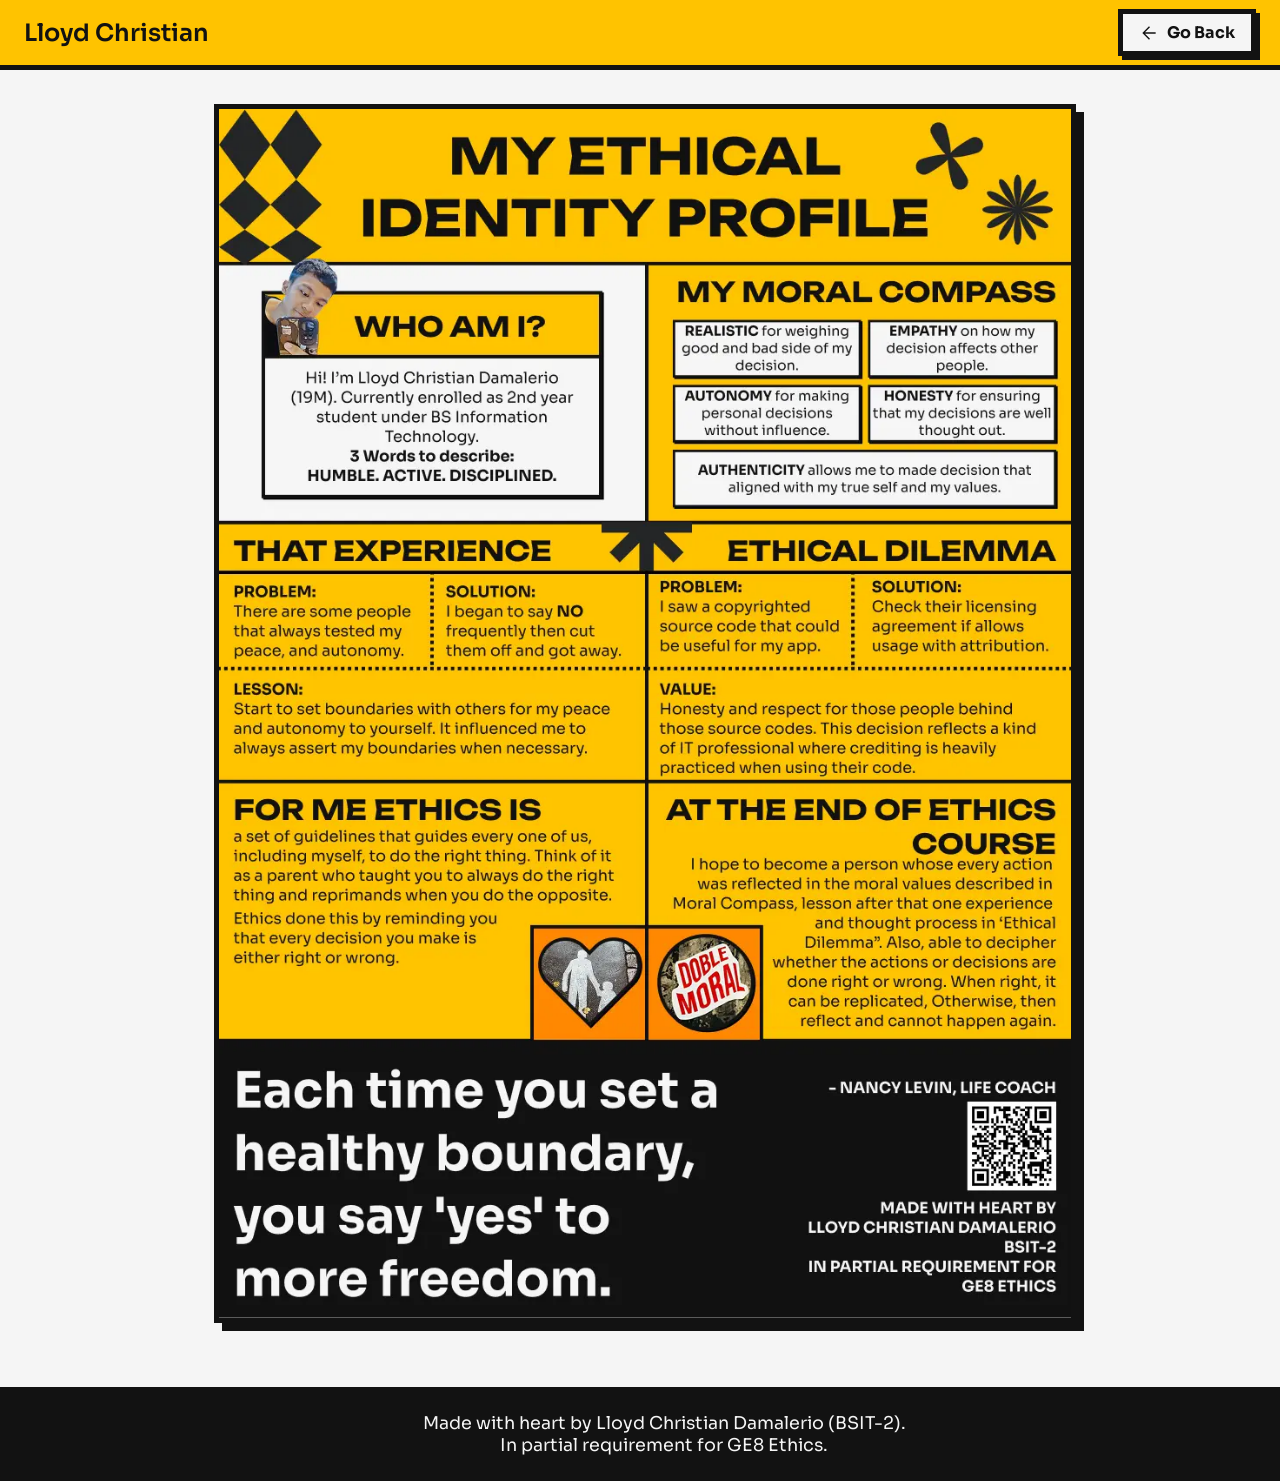
==== commit 8a5b1d6f: "some changes" ====
--- a/infographic.html
+++ b/infographic.html
@@ -5,6 +5,7 @@
     <meta charset="UTF-8">
     <meta name="viewport" content="width=device-width, initial-scale=1.0">
     <title>Ethical Identity Profile (Infographic) | Lloyd Christian Damalerio</title>
+    <link rel="preload" fetchpriority="high" as="image" href="images/infographic-medium.webp" type="image/webp">
     <meta name="robots" content="noindex"> <!-- DELETE LATER ONCE FINALIZED -->
     <meta name="description"
         content="Explore my ethical self reflecting in various section such as experiences, dilemma, moral compass and more. In partial requirement for the subject GE8 Ethics.">
@@ -16,38 +17,56 @@
     <meta property="twitter:description" content="Discover my ethical self, in partial requirement for GE8 ethics.">
     <meta name="twitter:card" content="summary_large_image">
     <meta name="twitter:image" content="images/preview-thumbnail.png">
-    <!-- <link rel="canonical" href="https://..."> FILL THIS ONE LATER ON-->
+    <link rel="canonical" href="https://lloyd-christian.github.io/ethical-indentity-profile/">
     <link rel="icon" type="image/x-icon" href="images/favicon-16x16.ico" sizes="16x16">
     <link rel="icon" type="image/x-icon" href="images/favicon-32x32.ico" sizes="32x32">
     <link rel="preconnect" href="https://fonts.googleapis.com">
     <link rel="preconnect" href="https://fonts.gstatic.com" crossorigin>
-    <link rel="preconnect" href="https://fonts.googleapis.com">
-    <link rel="preconnect" href="https://fonts.gstatic.com" crossorigin>
-    <link href="https://fonts.googleapis.com/css2?family=Sora:wght@100..800&family=Unbounded:wght@200..900&display=swap"
-        rel="stylesheet">
-    <link rel="stylesheet" href="style-3.css">
+    <link rel="stylesheet" href="https://fonts.googleapis.com/css2?family=Sora:wght@100..800&display=swap" media="print"
+        onload="this.media='all'">
     <style>
+        .infographic-container,
+        .navbar {
+            box-sizing: border-box;
+            width: 100%
+        }
+
         .viewer-body {
-            background-color: var(--background);
+            background-color: #f5f5f5;
             margin: 0;
             padding: 0;
             display: flex;
             flex-direction: column;
             min-height: 100vh;
+            font-family: Sora, sans-serif;
+            color: #121212;
+            width: 100%;
+            overflow-x: hidden
         }
 
+        footer,
         header,
-        main,
-        footer {
-            width: 100%;
+        main {
+            width: 100%
         }
 
         .navbar {
+            position: absolute;
+            top: 0;
+            left: 0;
+            height: 70px;
+            background-color: #ffc300;
+            border-bottom: 5px solid #121212;
             display: flex;
             justify-content: space-between;
             align-items: center;
-            width: 100%;
-            box-sizing: border-box;
+            padding: 0 24px;
+            z-index: 100
+        }
+
+        .logo {
+            font-size: 24px;
+            font-weight: 600
         }
 
         .back-btn {
@@ -56,36 +75,51 @@
             gap: 8px;
             padding: 8px 16px;
             text-decoration: none;
-            border: 5px solid var(--black);
-            box-shadow: 4px 4px 0px var(--black);
-            transition: transform 0.1s ease;
+            font-weight: 700;
+            background-color: #f5f5f5;
+            border: 5px solid #121212;
+            box-shadow: 4px 4px 0 #121212;
+            transition: transform .1s;
+            color: #121212
         }
 
         .back-btn:active {
             transform: translate(4px, 4px);
-            background-color: var(--orange);
-            box-shadow: 0px 0px 0px var(--black);
+            background-color: #f80;
+            box-shadow: 0 0 0 #121212
         }
 
         main {
             width: 100%;
-            margin-top: 80px;
+            margin-top: 80px
         }
 
         .infographic-container {
-            width: 100%;
             max-width: 900px;
-            margin: 0 auto 40px auto;
-            padding: 24px;
-            box-sizing: border-box;
+            margin: 0 auto 40px;
+            padding: 24px
         }
 
         .infographic-container img {
             width: 100%;
             height: auto;
             display: block;
-            border: 5px solid var(--black);
-            box-shadow: 8px 8px 0px var(--black);
+            border: 5px solid #121212;
+            box-shadow: 8px 8px 0 #121212
+        }
+
+        .main-footer {
+            background-color: #121212;
+            color: #f5f5f5;
+            text-align: center;
+            padding: 25px 24px;
+            margin-top: auto
+        }
+
+        .main-footer p {
+            margin: 0;
+            font-size: clamp(.9rem, 2vw, 1.1rem);
+            font-weight: 400
         }
     </style>
 </head>
@@ -94,7 +128,7 @@
     <header>
         <nav class="navbar" aria-label="Primary navigation">
             <div class="logo">Lloyd Christian</div>
-            <a href="index.html#who-am-i" class="back-btn">
+            <a href="index.html" class="back-btn">
                 <img src="images/design-asset-arrow-back.svg" alt="" width="20" height="20">
                 Go Back
             </a>
@@ -103,7 +137,8 @@
 
     <main>
         <div class="infographic-container">
-            <img src="images/ge8-ethical-identity-profile-infographic.webp" alt="Detailed Infographic Display">
+            <img src="images/infographic-medium.webp" alt="Detailed Ethical Identity Profile Infographic" width="980"
+                height="1391" fetchpriority="high">
         </div>
     </main>
 
@@ -111,7 +146,6 @@
         <p>Made with heart by Lloyd Christian Damalerio (BSIT-2).<br>In partial requirement for GE8 Ethics.</p>
     </footer>
 
-    <script src="script.js" defer></script>
 </body>
 
 </html>
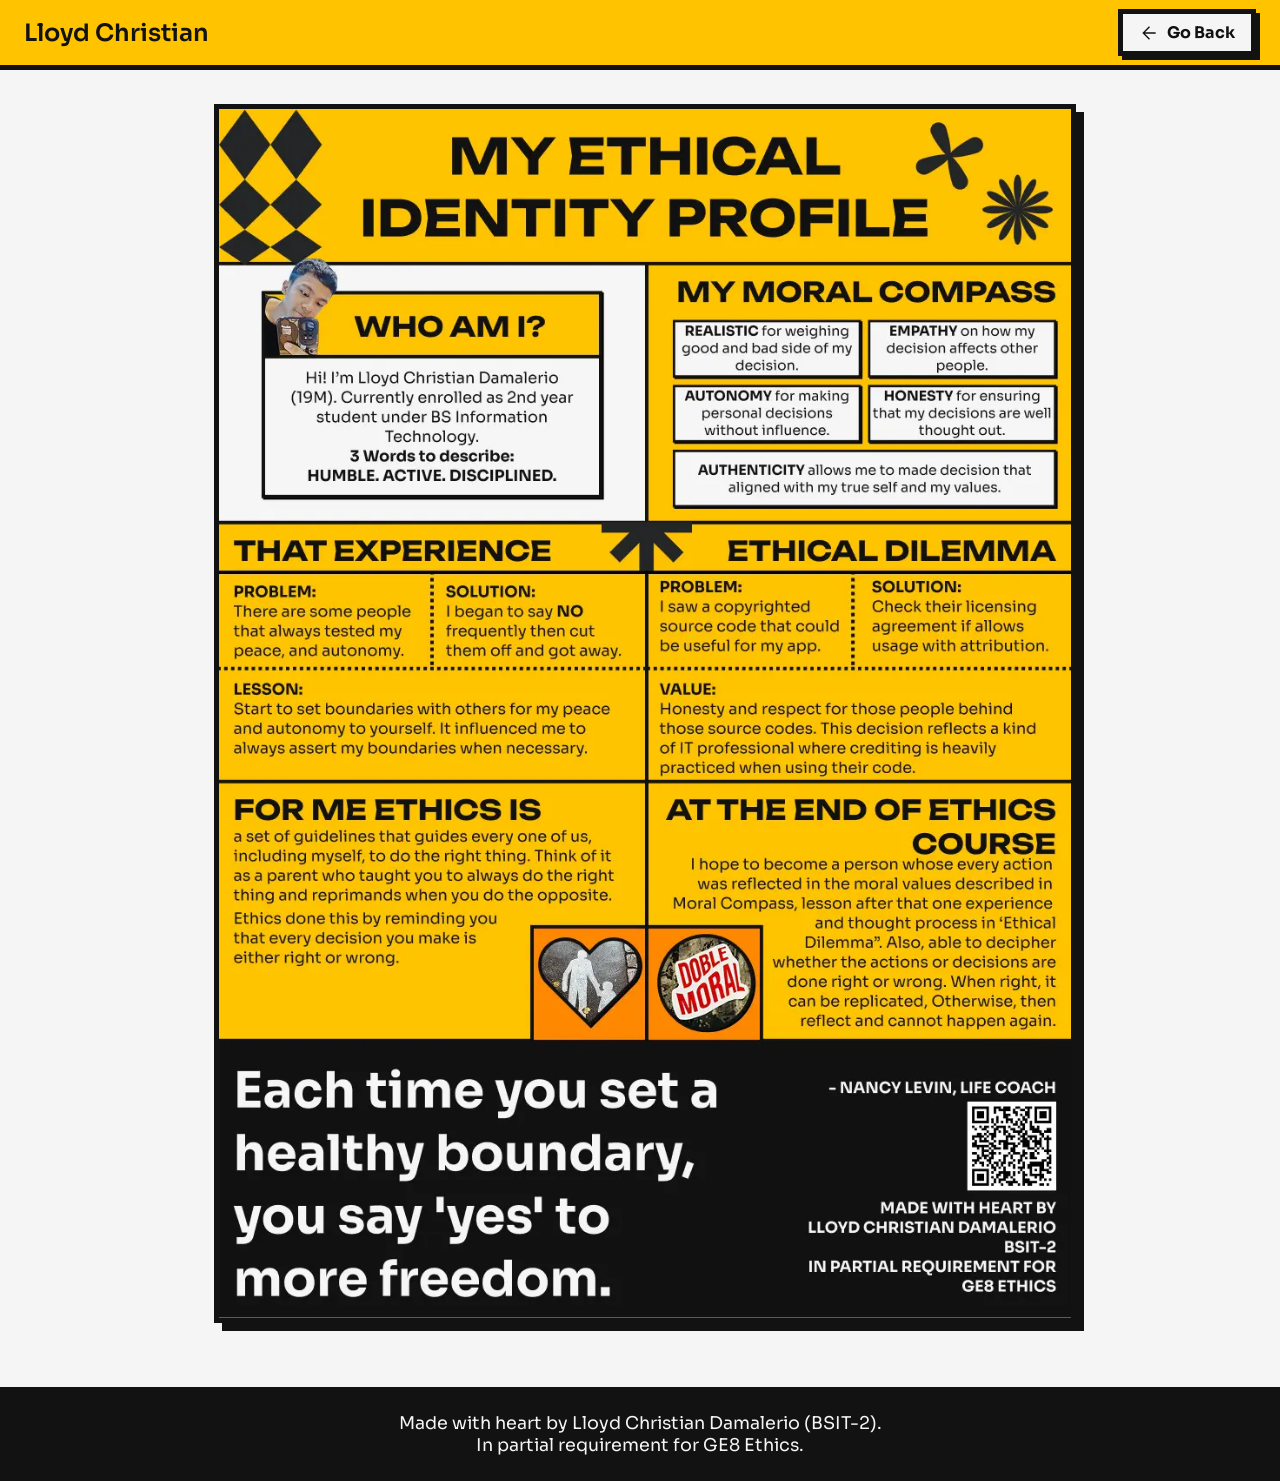
==== commit cdb401b8: "Making this site discoverable (maybe?) + Layout fix in infographic.html + README.md" ====
--- a/infographic.html
+++ b/infographic.html
@@ -6,13 +6,12 @@
     <meta name="viewport" content="width=device-width, initial-scale=1.0">
     <title>Ethical Identity Profile (Infographic) | Lloyd Christian Damalerio</title>
     <link rel="preload" fetchpriority="high" as="image" href="images/infographic-medium.webp" type="image/webp">
-    <meta name="robots" content="noindex"> <!-- DELETE LATER ONCE FINALIZED -->
     <meta name="description"
         content="Explore my ethical self reflecting in various section such as experiences, dilemma, moral compass and more. In partial requirement for the subject GE8 Ethics.">
     <meta property="og:title" content="Ethical Identity Profile | Lloyd Christian Damalerio">
     <meta property="og:description" content="Discover my ethical self, in partial requirement for GE8 ethics.">
     <meta property="og:type" content="website">
-    <meta name="og:image" content="images/preview-thumbnail.png">
+    <meta property="og:image" content="images/preview-thumbnail.png">
     <meta property="twitter:title" content="Ethical Identity Profile | Lloyd Christian Damalerio">
     <meta property="twitter:description" content="Discover my ethical self, in partial requirement for GE8 ethics.">
     <meta name="twitter:card" content="summary_large_image">
@@ -42,12 +41,6 @@
             color: #121212;
             width: 100%;
             overflow-x: hidden
-        }
-
-        footer,
-        header,
-        main {
-            width: 100%
         }
 
         .navbar {
